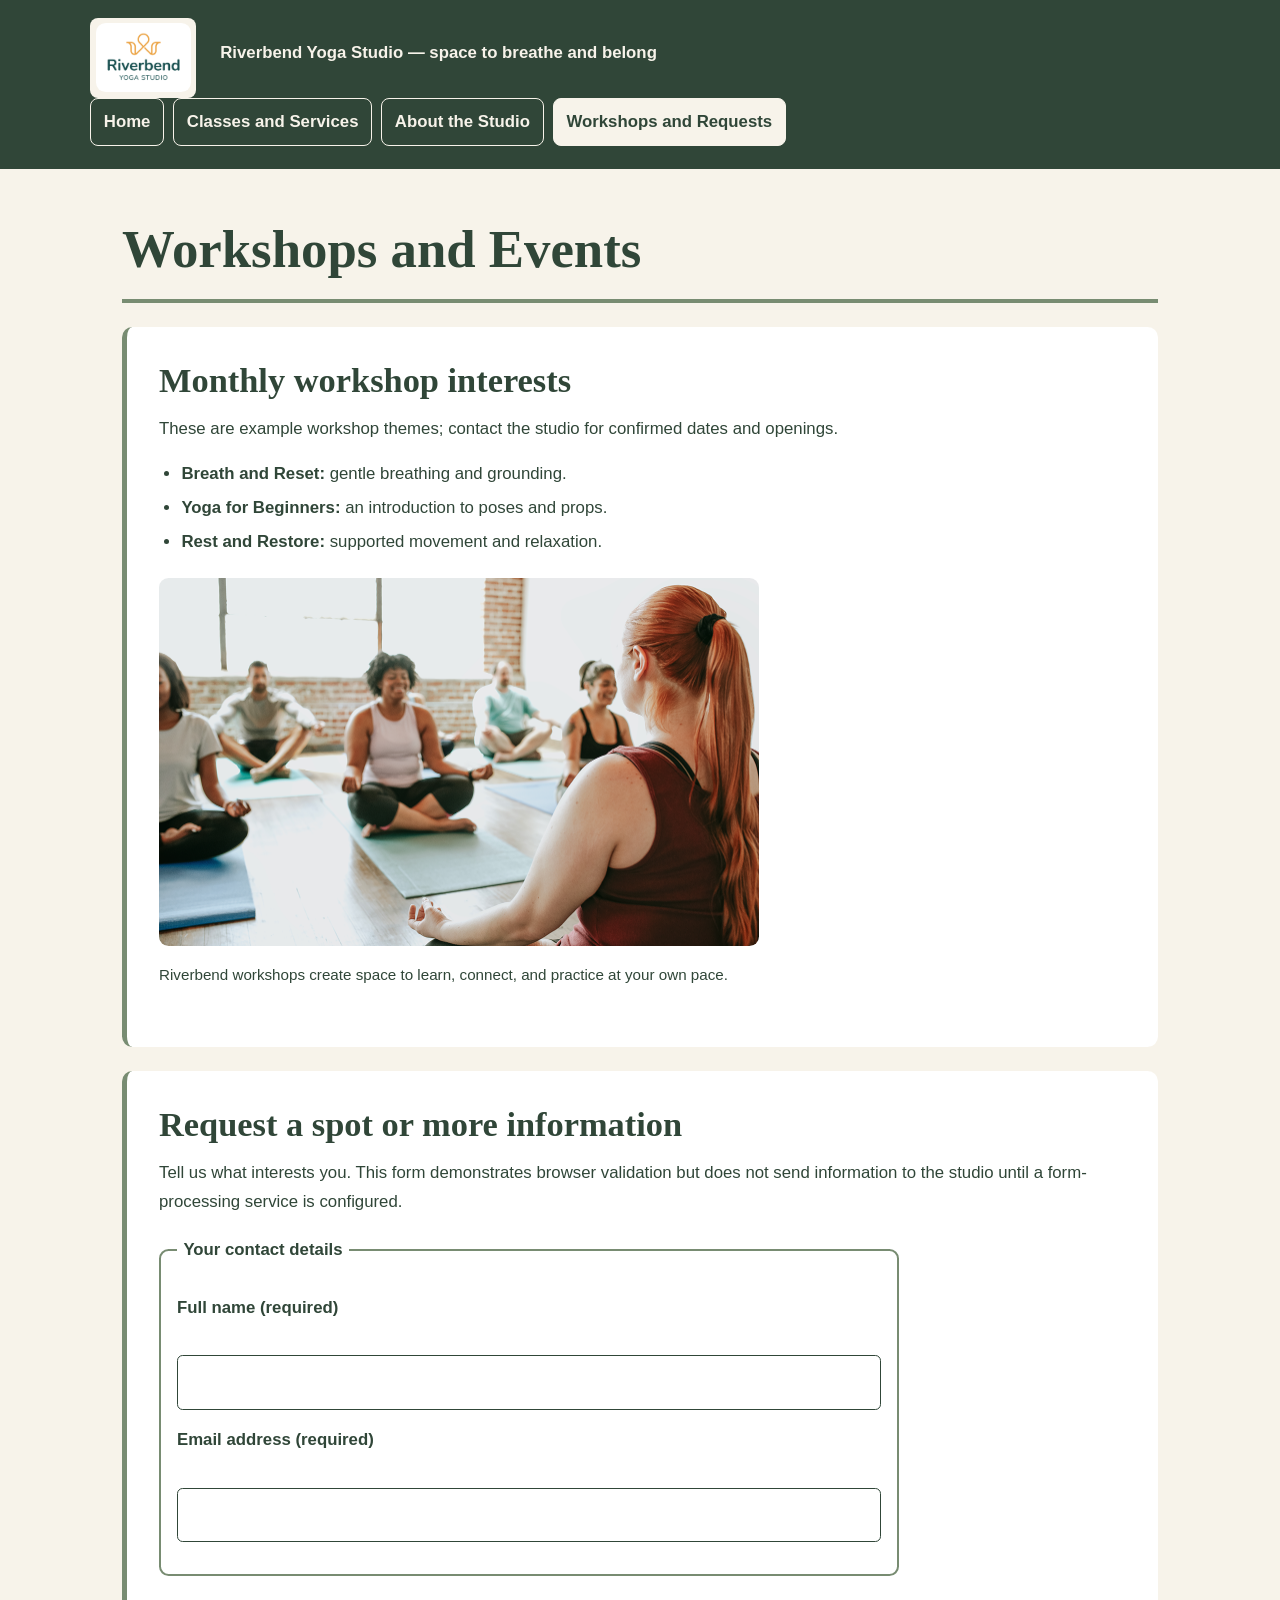
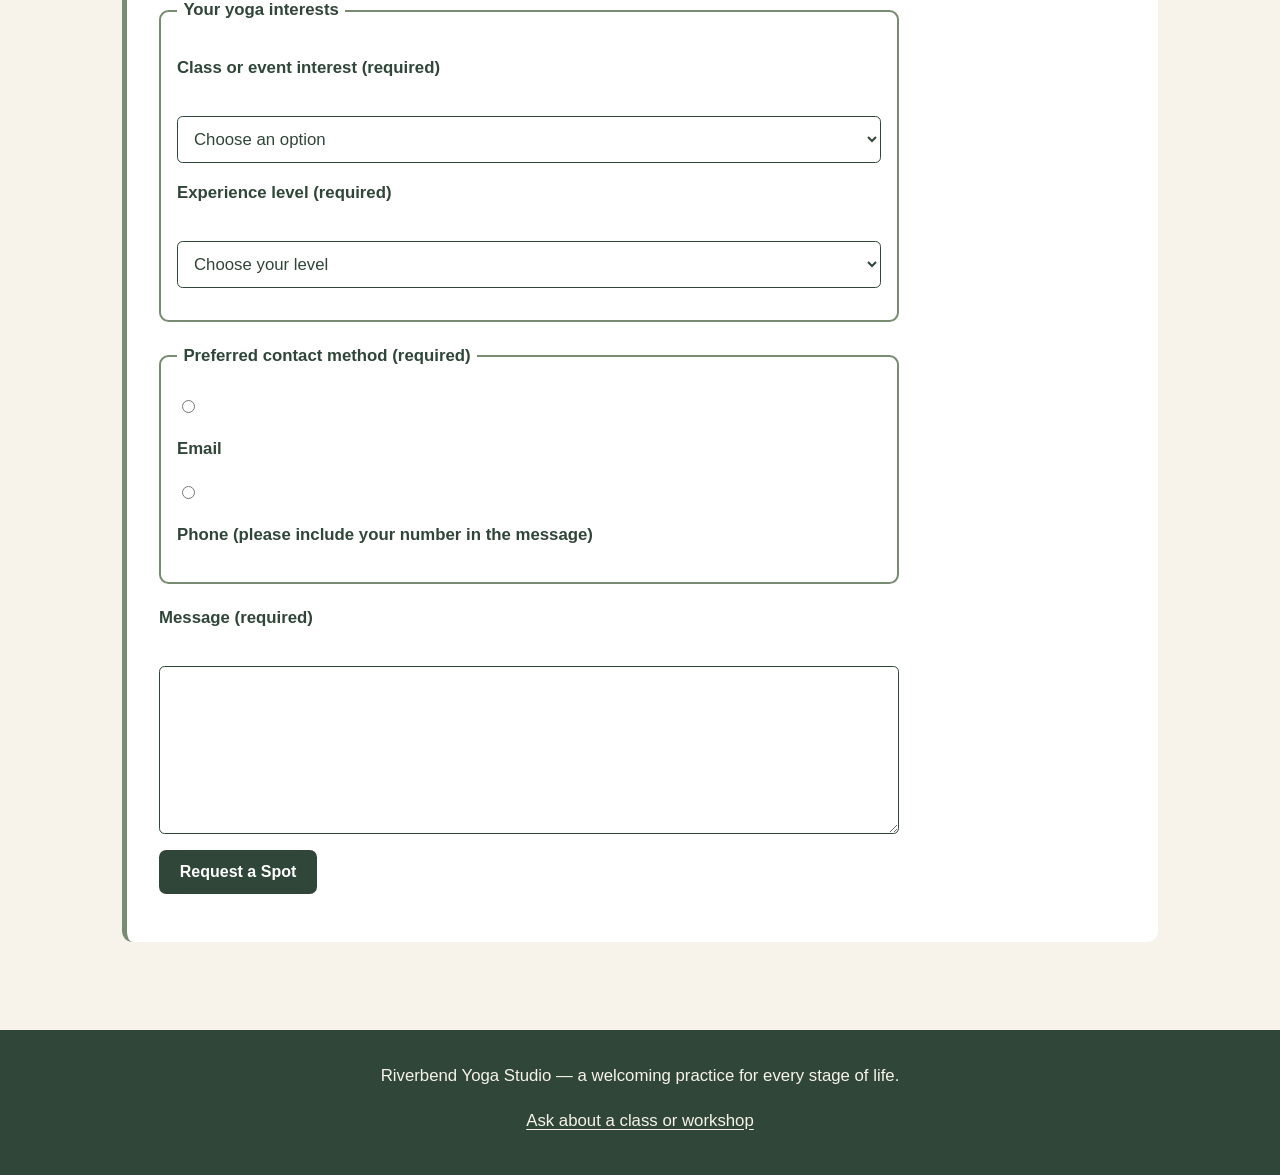
==== events.html @ cf953315 "Add files via upload" ====
<!DOCTYPE html>
<html lang="en">
<head>
  <meta charset="UTF-8">
  <meta name="viewport" content="width=device-width, initial-scale=1.0">
  <title>Workshops and Events | Riverbend Yoga Studio</title>
  <link rel="stylesheet" href="styles.css">
</head>
<body>
  <header>
    <a href="index.html"><img src="yoga-logo.png" alt="Riverbend Yoga Studio logo" width="120"></a>
    <p>Riverbend Yoga Studio — space to breathe and belong</p>
    <nav aria-label="Main navigation">
      <ul>
        <li><a href="index.html">Home</a></li>
        <li><a href="services.html">Classes and Services</a></li>
        <li><a href="about.html">About the Studio</a></li>
        <li><a href="events.html" aria-current="page">Workshops and Requests</a></li>
      </ul>
    </nav>
  </header>
  <main>
    <h1>Workshops and Events</h1>
    <section aria-labelledby="workshops">
      <h2 id="workshops">Monthly workshop interests</h2>
      <p>These are example workshop themes; contact the studio for confirmed dates and openings.</p>
      <ul>
        <li><strong>Breath and Reset:</strong> gentle breathing and grounding.</li>
        <li><strong>Yoga for Beginners:</strong> an introduction to poses and props.</li>
        <li><strong>Rest and Restore:</strong> supported movement and relaxation.</li>
      </ul>
      <figure>
        <img src="yoga-workshop.png" alt="Yoga workshop participants practicing together in a calm studio setting" width="600">
        <figcaption>Riverbend workshops create space to learn, connect, and practice at your own pace.</figcaption>
      </figure>
    </section>
    <section aria-labelledby="request">
      <h2 id="request">Request a spot or more information</h2>
      <p>Tell us what interests you. This form demonstrates browser validation but does not send information to the studio until a form-processing service is configured.</p>
      <form action="#" method="get">
        <fieldset>
          <legend>Your contact details</legend>
          <p><label for="full-name">Full name (required)</label><br>
          <input id="full-name" name="full-name" type="text" autocomplete="name" minlength="2" required></p>
          <p><label for="email">Email address (required)</label><br>
          <input id="email" name="email" type="email" autocomplete="email" required></p>
        </fieldset>
        <fieldset>
          <legend>Your yoga interests</legend>
          <p><label for="interest">Class or event interest (required)</label><br>
          <select id="interest" name="interest" required>
            <option value="">Choose an option</option>
            <option value="gentle">Gentle Yoga</option>
            <option value="vinyasa">Vinyasa Yoga</option>
            <option value="restorative">Restorative Yoga</option>
            <option value="private">Private Session</option>
            <option value="breath">Breath and Reset Workshop</option>
            <option value="beginners">Yoga for Beginners Workshop</option>
            <option value="rest">Rest and Restore Workshop</option>
          </select></p>
          <p><label for="experience">Experience level (required)</label><br>
          <select id="experience" name="experience" required>
            <option value="">Choose your level</option>
            <option value="new">New to yoga</option>
            <option value="some">Some experience</option>
            <option value="regular">Regular practice</option>
          </select></p>
        </fieldset>
        <fieldset>
          <legend>Preferred contact method (required)</legend>
          <p><input id="contact-email" type="radio" name="contact-method" value="email" required>
          <label for="contact-email">Email</label></p>
          <p><input id="contact-phone" type="radio" name="contact-method" value="phone">
          <label for="contact-phone">Phone (please include your number in the message)</label></p>
        </fieldset>
        <p><label for="message">Message (required)</label><br>
        <textarea id="message" name="message" rows="5" cols="45" minlength="10" required></textarea></p>
        <p><button type="submit">Request a Spot</button></p>
      </form>
    </section>
  </main>
  <footer>
    <p>Riverbend Yoga Studio — a welcoming practice for every stage of life.</p>
    <p><a href="events.html" aria-current="page">Ask about a class or workshop</a></p>
  </footer>
</body>
</html>
---- styles.css ----
/* Riverbend Yoga Studio — shared mobile-first design system */
:root { --cream:#F7F3EA; --sage:#788C72; --forest:#304638; --sand:#D9BCA3; }
* { box-sizing:border-box; }
html { scroll-behavior:smooth; }
body { margin:0; background:var(--cream); color:var(--forest); font:1.05rem/1.7 Arial,Helvetica,sans-serif; }
h1,h2,h3 { font-family:Georgia,'Times New Roman',serif; line-height:1.25; margin:0 0 .8rem; }
h1 { font-size:clamp(2rem,5vw,3.3rem); }
h2 { font-size:clamp(1.5rem,3vw,2.15rem); }
h3 { font-size:1.3rem; }
p { margin:.5rem 0 1rem; }
a { color:var(--forest); text-underline-offset:3px; }
a:hover { text-decoration-thickness:2px; }
a:focus-visible,button:focus-visible,input:focus-visible,select:focus-visible,textarea:focus-visible { outline:3px solid var(--forest); outline-offset:3px; }
header { background:var(--forest); color:var(--cream); padding:1.1rem max(1rem,calc((100vw - 1100px)/2)); }
header > a { display:inline-block; background:var(--cream); padding:.35rem; border-radius:.5rem; }
header > a img { display:block; width:95px; height:auto; }
header p { margin:.5rem 0 1rem; font-weight:600; }
nav ul { list-style:none; padding:0; margin:0; display:flex; flex-wrap:wrap; gap:.55rem; }
nav a { display:block; padding:.55rem .8rem; border:1px solid var(--cream); border-radius:.5rem; color:var(--cream); text-decoration:none; font-weight:bold; }
nav a:hover,nav a[aria-current="page"] { background:var(--cream); color:var(--forest); }
main { max-width:1100px; margin:auto; padding:2rem 1rem 3rem; }
main > h1 { padding-bottom:1rem; border-bottom:4px solid var(--sage); }
main > section { margin:1.5rem 0; padding:1.35rem; background:white; border-left:5px solid var(--sage); border-radius:.65rem; }
section > article { padding:1.1rem; margin:1rem 0; border-radius:.6rem; background:var(--cream); }
img,video { max-width:100%; height:auto; border-radius:.6rem; }
picture { display:block; max-width:100%; }
figure { margin:1.3rem 0; }
figcaption { font-size:.95rem; padding:.4rem 0; }
audio { display:block; width:100%; max-width:550px; margin:1rem 0; }
ul,ol { padding-left:1.4rem; }
li { margin-bottom:.35rem; }
form { max-width:740px; }
fieldset { border:2px solid var(--sage); border-radius:.6rem; margin:1.25rem 0; padding:1rem; }
legend { font-weight:bold; padding:0 .4rem; }
label { display:block; margin:.8rem 0 .3rem; font-weight:600; }
input:not([type="radio"]):not([type="checkbox"]),select,textarea { display:block; width:100%; padding:.75rem; border:1px solid var(--forest); border-radius:.35rem; font:inherit; background:white; color:var(--forest); }
input[type="radio"],input[type="checkbox"] { accent-color:var(--forest); }
button,input[type="submit"] { padding:.8rem 1.3rem; background:var(--forest); color:white; border:0; border-radius:.45rem; font:700 1rem Arial,sans-serif; cursor:pointer; }
button:hover,input[type="submit"]:hover { background:var(--sage); color:var(--forest); }
footer { padding:1.5rem 1rem; text-align:center; background:var(--forest); color:var(--cream); }
footer a { color:var(--cream); }
@media (min-width:760px) {
 header { display:flex; flex-wrap:wrap; align-items:center; column-gap:1.5rem; }
 header p { flex:1; }
 nav { width:100%; }
 nav ul { flex-wrap:nowrap; }
 main { padding:3rem 2rem 4rem; }
 main > section { padding:2rem; }
 section:has(> article) { display:flex; flex-wrap:wrap; gap:1rem; align-items:stretch; }
 section:has(> article) > h2,section:has(> article) > p,section:has(> article) > ul { flex:0 0 100%; }
 section:has(> article) > article { flex:1 1 230px; margin:0; }
}
@media (prefers-reduced-motion:reduce) { html { scroll-behavior:auto; } }
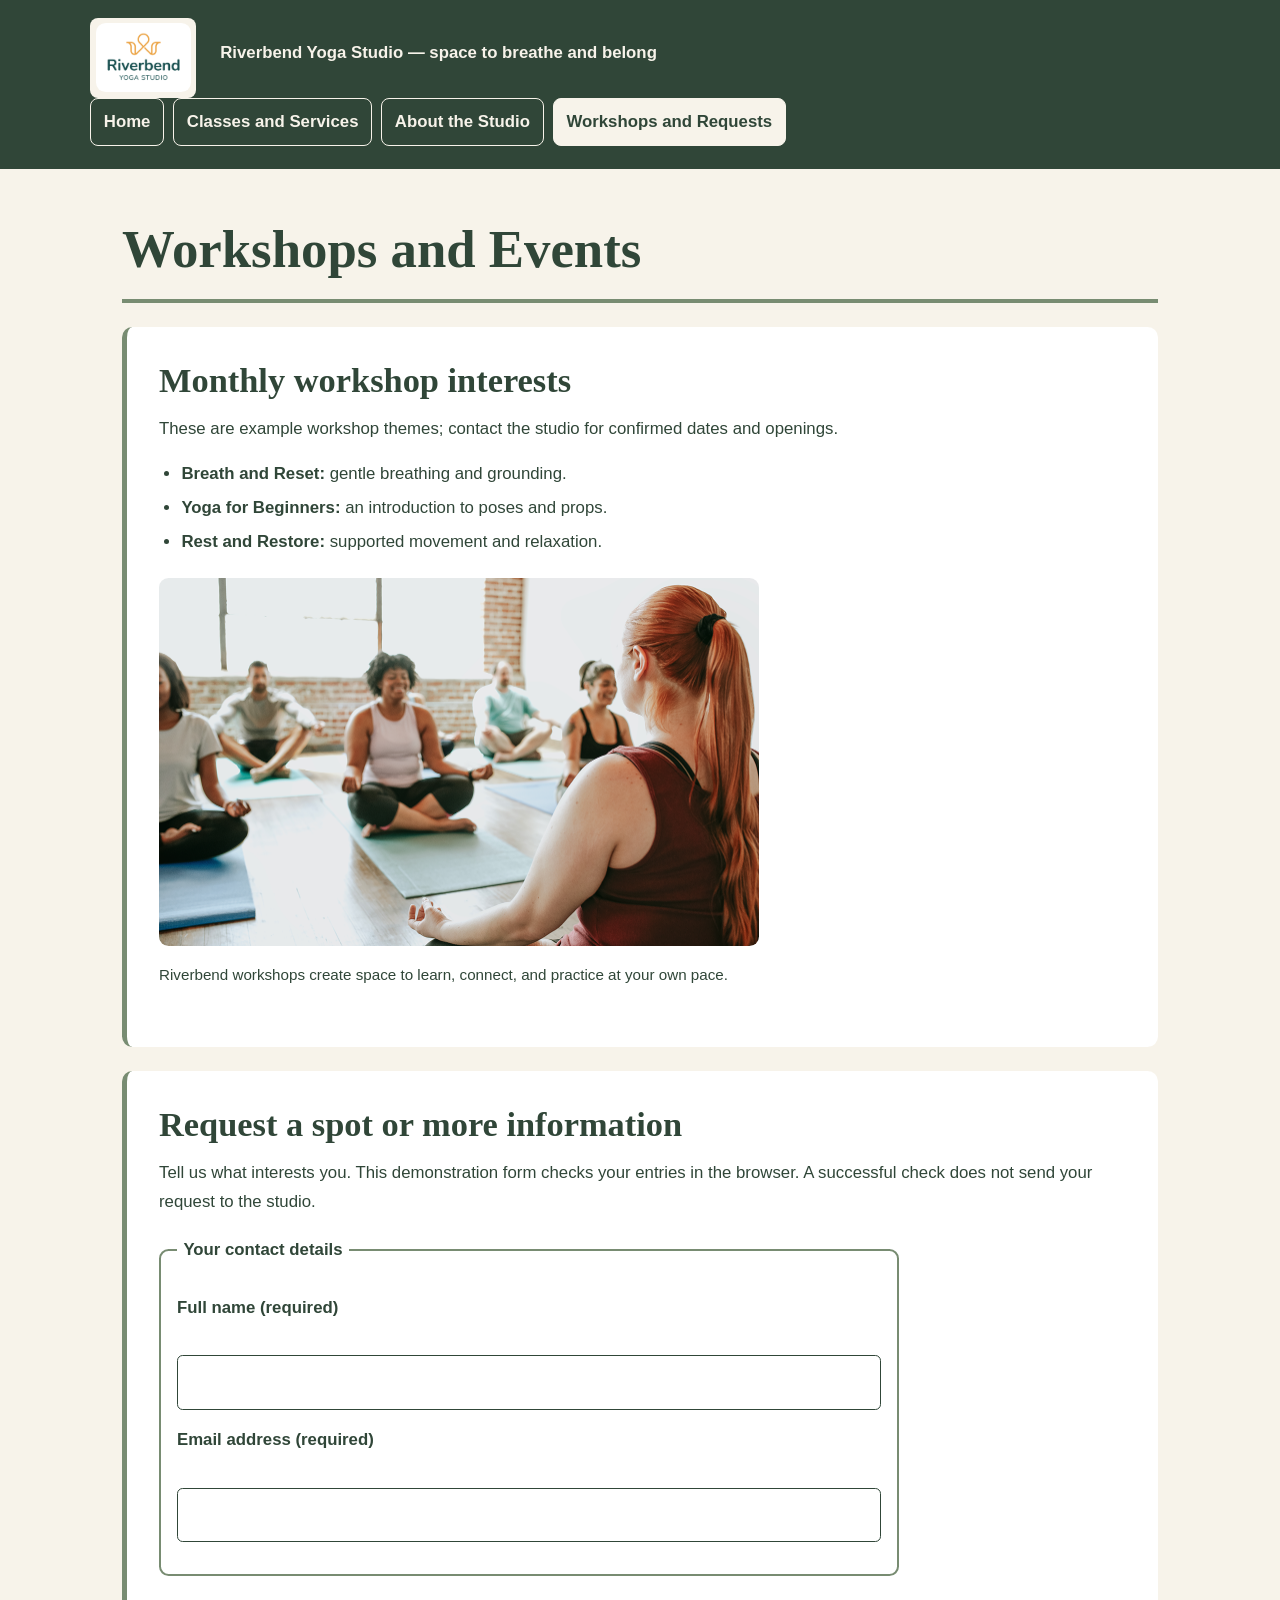
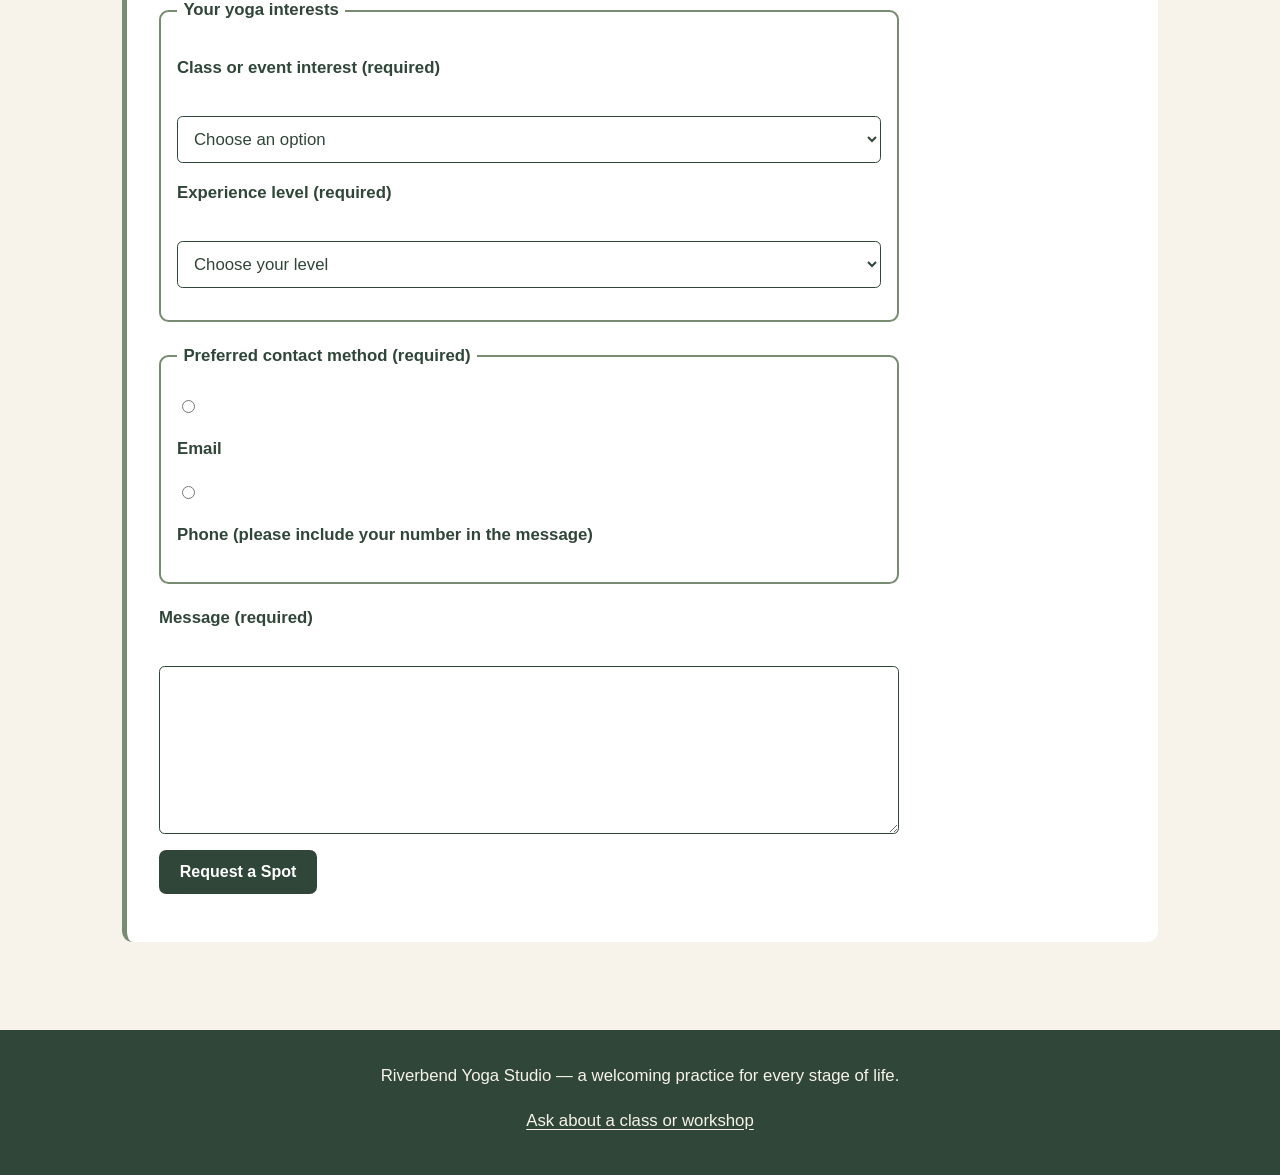
==== commit 0123cfa1: "Touchstone 4 JavaScript interactivity and validation" ====
--- a/events.html
+++ b/events.html
@@ -36,14 +36,14 @@
     </section>
     <section aria-labelledby="request">
       <h2 id="request">Request a spot or more information</h2>
-      <p>Tell us what interests you. This form demonstrates browser validation but does not send information to the studio until a form-processing service is configured.</p>
-      <form action="#" method="get">
+      <p>Tell us what interests you. This demonstration form checks your entries in the browser. A successful check does not send your request to the studio.</p>
+      <form id="interest-form" action="#" method="get" novalidate>
         <fieldset>
           <legend>Your contact details</legend>
           <p><label for="full-name">Full name (required)</label><br>
-          <input id="full-name" name="full-name" type="text" autocomplete="name" minlength="2" required></p>
+          <input id="full-name" name="full-name" type="text" autocomplete="name" minlength="2" required><span class="field-error" id="full-name-error" aria-live="polite"></span></p>
           <p><label for="email">Email address (required)</label><br>
-          <input id="email" name="email" type="email" autocomplete="email" required></p>
+          <input id="email" name="email" type="email" autocomplete="email" required><span class="field-error" id="email-error" aria-live="polite"></span></p>
         </fieldset>
         <fieldset>
           <legend>Your yoga interests</legend>
@@ -57,14 +57,14 @@
             <option value="breath">Breath and Reset Workshop</option>
             <option value="beginners">Yoga for Beginners Workshop</option>
             <option value="rest">Rest and Restore Workshop</option>
-          </select></p>
+          </select><span class="field-error" id="interest-error" aria-live="polite"></span></p>
           <p><label for="experience">Experience level (required)</label><br>
           <select id="experience" name="experience" required>
             <option value="">Choose your level</option>
             <option value="new">New to yoga</option>
             <option value="some">Some experience</option>
             <option value="regular">Regular practice</option>
-          </select></p>
+          </select><span class="field-error" id="experience-error" aria-live="polite"></span></p>
         </fieldset>
         <fieldset>
           <legend>Preferred contact method (required)</legend>
@@ -72,10 +72,12 @@
           <label for="contact-email">Email</label></p>
           <p><input id="contact-phone" type="radio" name="contact-method" value="phone">
           <label for="contact-phone">Phone (please include your number in the message)</label></p>
+          <span class="field-error" id="contact-method-error" aria-live="polite"></span>
         </fieldset>
         <p><label for="message">Message (required)</label><br>
-        <textarea id="message" name="message" rows="5" cols="45" minlength="10" required></textarea></p>
+        <textarea id="message" name="message" rows="5" cols="45" minlength="10" required></textarea><span class="field-error" id="message-error" aria-live="polite"></span></p>
         <p><button type="submit">Request a Spot</button></p>
+        <p id="form-status" role="status" aria-live="polite"></p>
       </form>
     </section>
   </main>
@@ -83,5 +85,6 @@
     <p>Riverbend Yoga Studio — a welcoming practice for every stage of life.</p>
     <p><a href="events.html" aria-current="page">Ask about a class or workshop</a></p>
   </footer>
+  <script src="script.js" defer></script>
 </body>
 </html>
--- a/styles.css
+++ b/styles.css
@@ -51,3 +51,13 @@
  section:has(> article) > article { flex:1 1 230px; margin:0; }
 }
 @media (prefers-reduced-motion:reduce) { html { scroll-behavior:auto; } }
+
+/* Touchstone 4: accessible interactive controls and field-level feedback */
+.class-result { margin:1rem 0; padding:1rem; border-left:4px solid var(--sage); background:var(--cream); border-radius:.4rem; }
+.class-result h3 { margin-bottom:.3rem; }
+.field-error { display:block; color:#8B2424; font-weight:700; font-size:.95rem; margin:.25rem 0 .5rem; }
+.field-error:empty { display:none; }
+[aria-invalid="true"] { border:2px solid #8B2424 !important; }
+#form-status { font-weight:700; }
+#class-finder select { max-width:32rem; }
+#clear-preference { margin-top:.3rem; }
